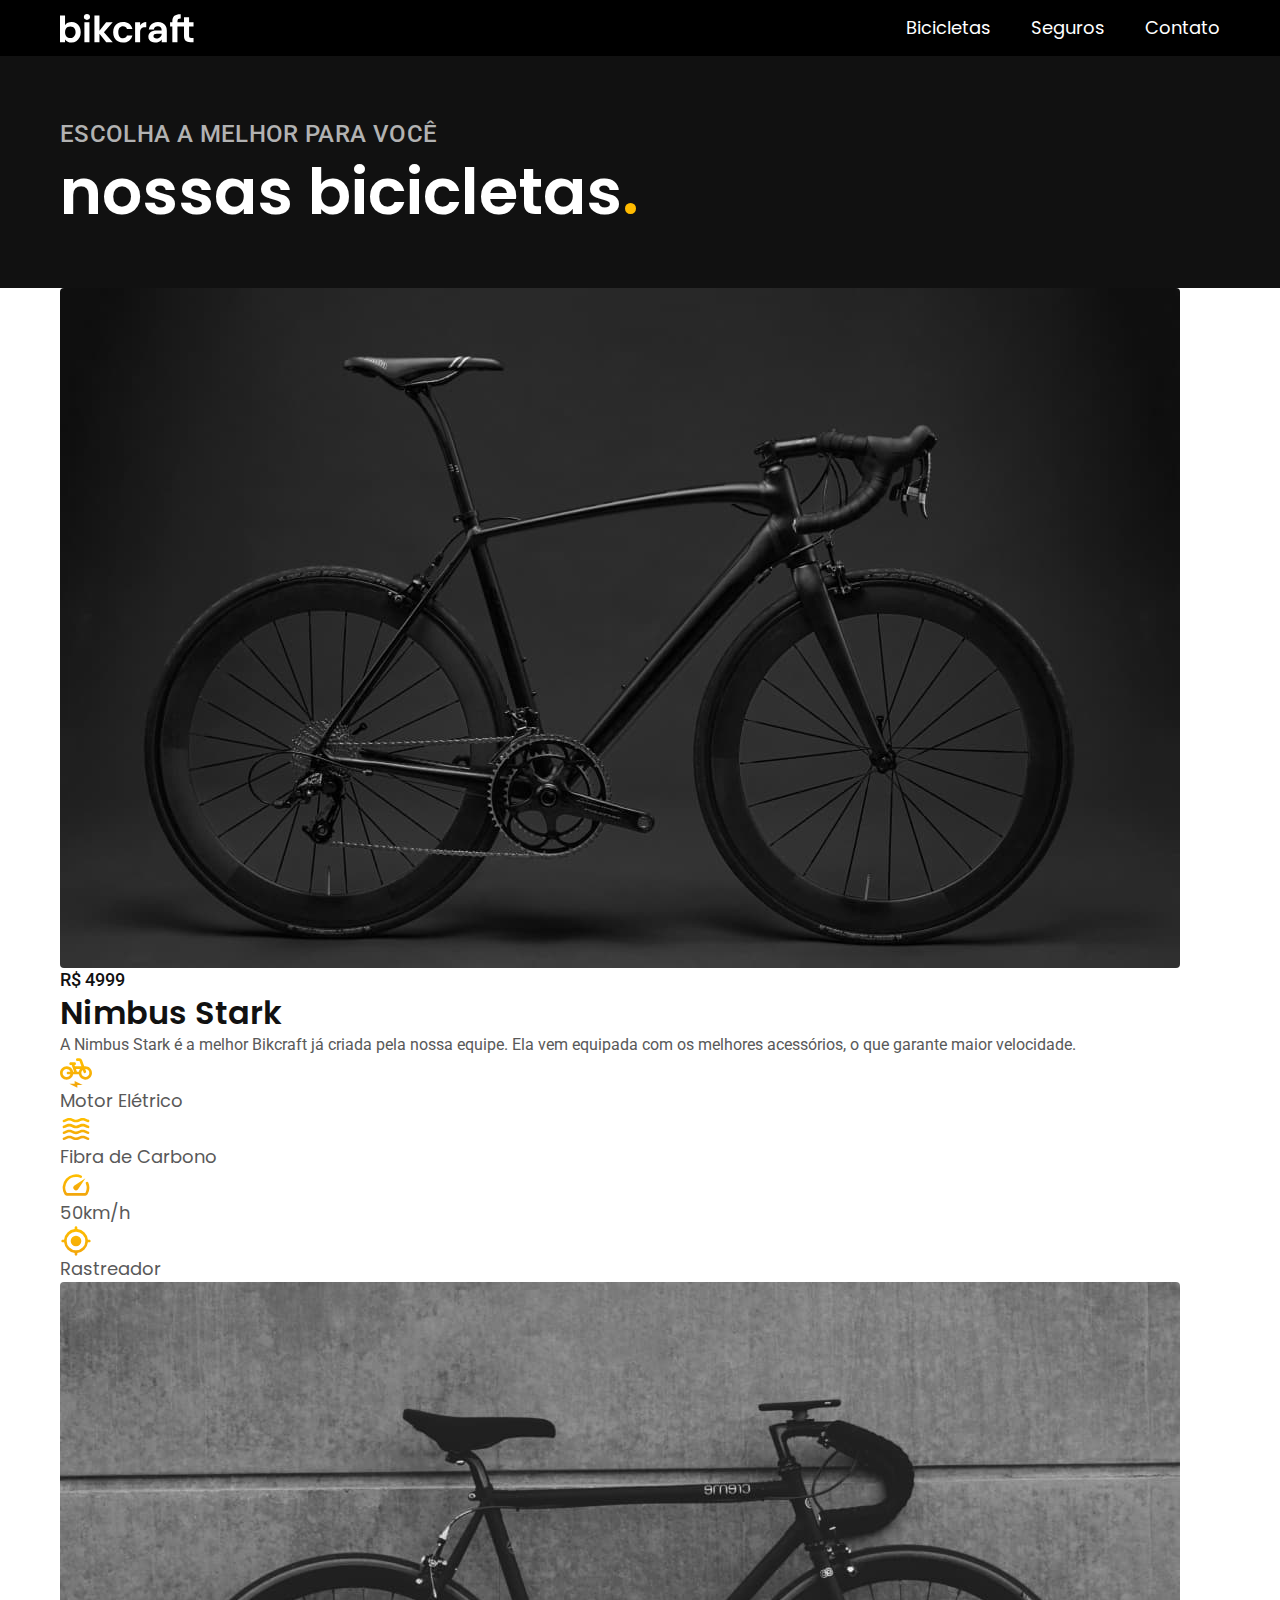
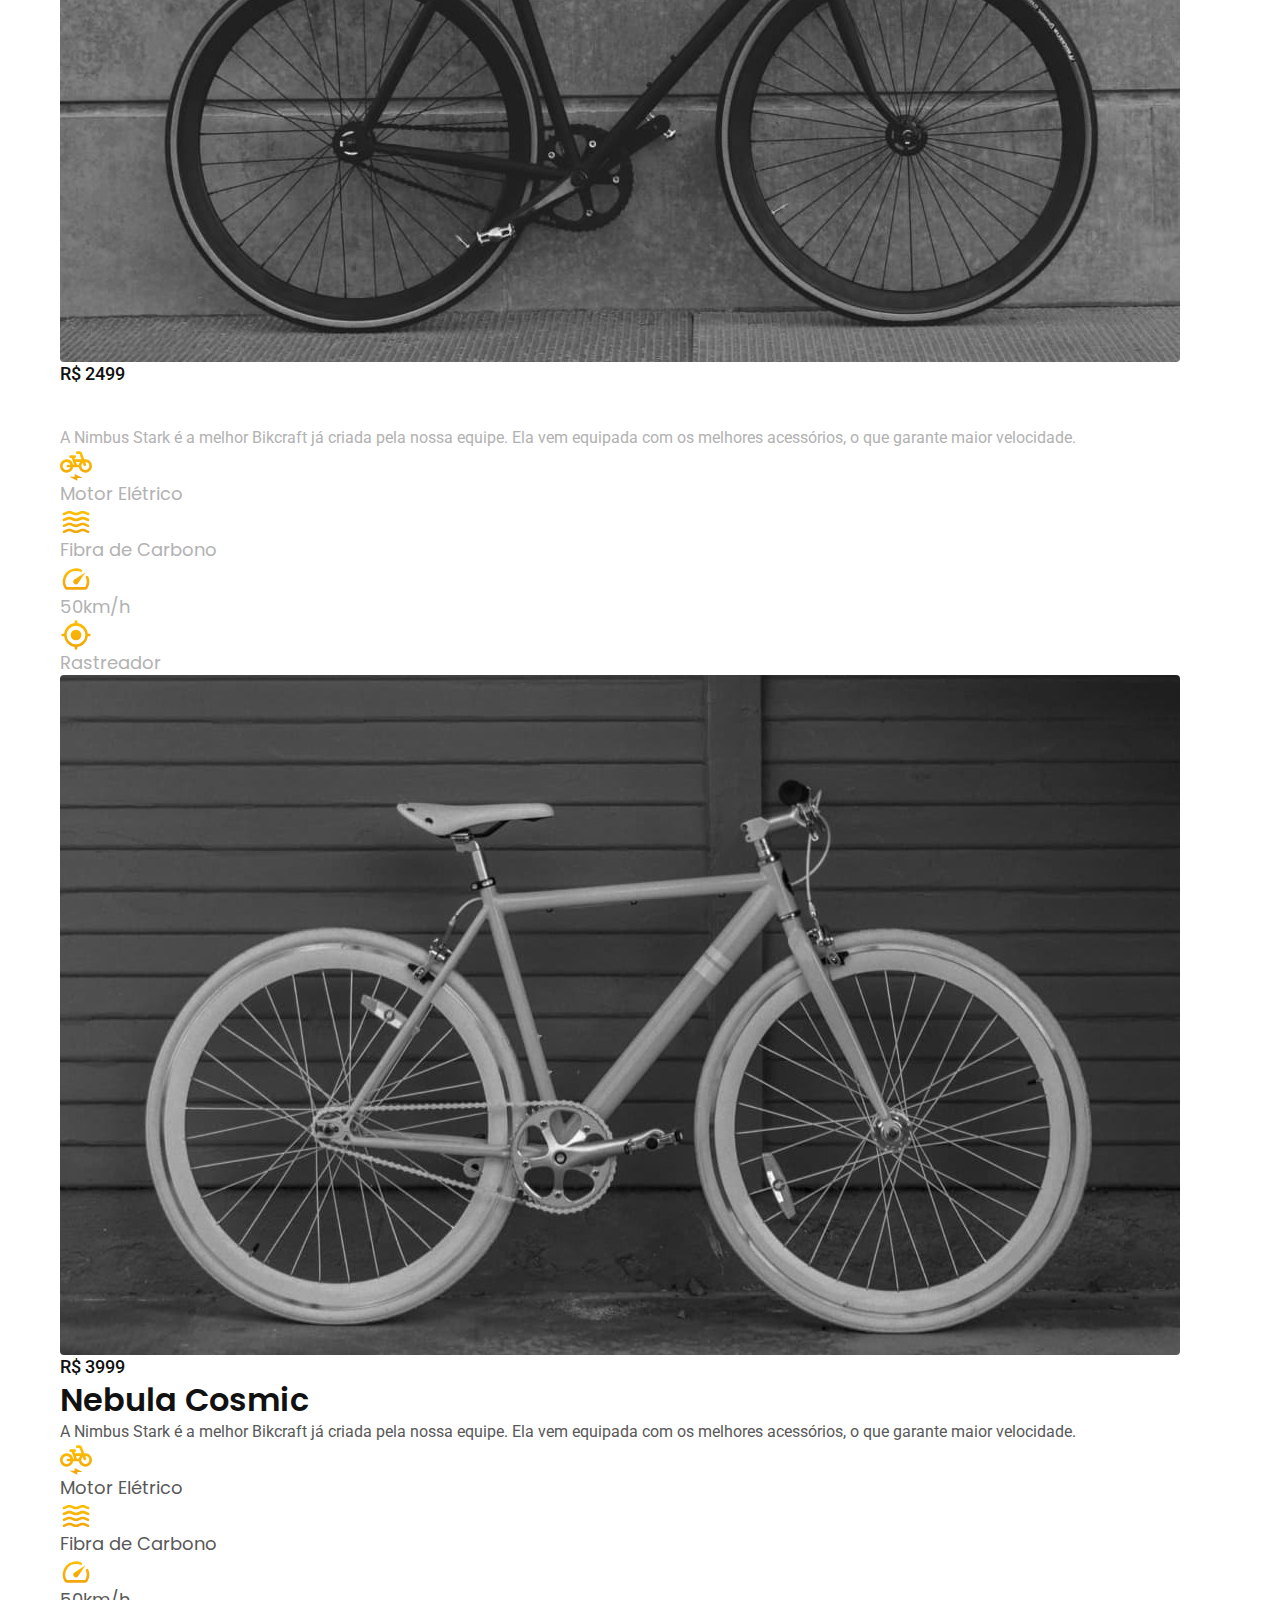
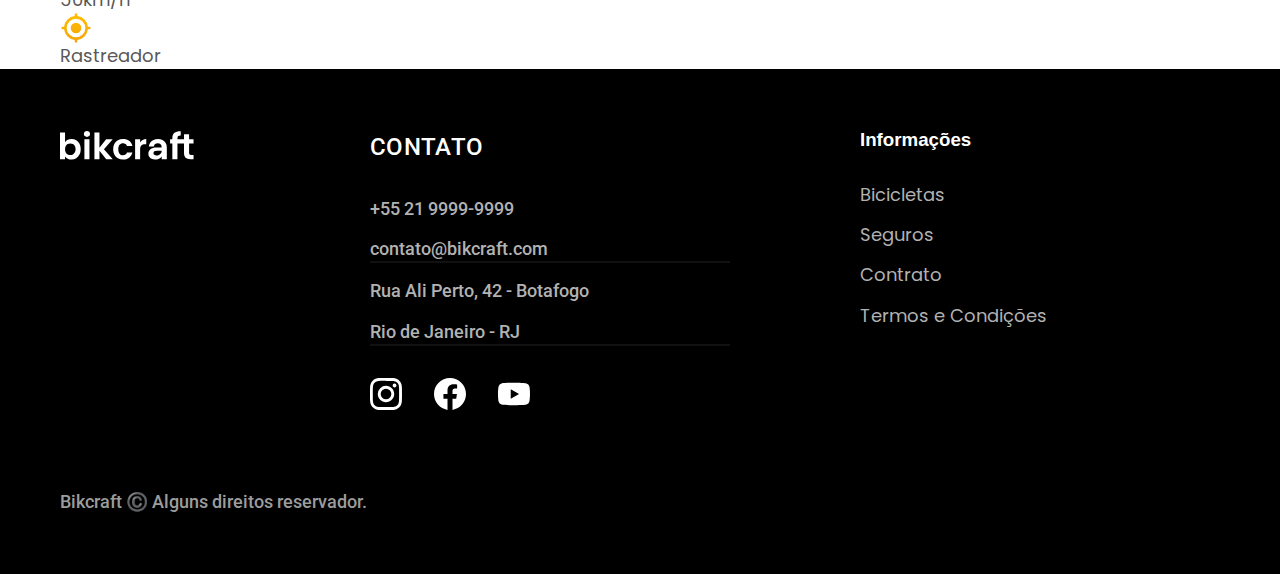
==== bicicletas.html @ 4f291506 "bicicletas-1" ====
<!DOCTYPE html>
<html lang="pt-br">

<head>
  <meta charset="UTF-8">
  <meta name="viewport" content="width=device-width, initial-scale=1.0">
  <title>Bicicletas | Bikcraft</title>
  <meta name="description" content="Termos e condições">

  <link rel="stylesheet" href="./css/style.css">

  <link rel="preconnect" href="https://fonts.googleapis.com">
  <link rel="preconnect" href="https://fonts.gstatic.com" crossorigin>
  <link href="https://fonts.googleapis.com/css2?family=Merriweather:ital,wght@1,900&family=Poppins:wght@400;600&family=Roboto:wght@400;500&display=swap" rel="stylesheet">
</head>

<body id="bicicletas">
  <header class="header-bg">
    <div class="header container">
      <a href="./"><img src="./img/bikcraft.svg" alt="Bikcraft">
      </a>
      <nav aria-label="primaria">
        <ul class="header-menu font-1-m cor-0">
          <li><a href="./bicicletas.html">Bicicletas</a></li>
          <li><a href="./seguros.html">Seguros</a></li>
          <li><a href="./contato.html">Contato</a></li>
        </ul>
      </nav>
    </div>
  </header>

  <main>
    <div class="titulo-bg">
      <div class="titulo container">
        <p class="font-2-l-b cor-5">Escolha a melhor para você</p>
        <h1 class="font-1-xxl cor-0">nossas bicicletas<span class="cor-p1">.</span></h1>
      </div>
    </div>

    <div class="bicicletas-bg">
      <div class="bicicletas container">
        <div class="bicicletas-imagem">
          <img src="./img/bicicletas/nimbus.jpg" alt="Bicicleta preta">
          <span class="font-2-m" cor-0>R$ 4999</span>
        </div>
        <div class="bicicletas-conteudo">
          <h2 class="font-1-xl">Nimbus Stark</h2>
          <p class="font-2-s cor-8"> A Nimbus Stark é a melhor Bikcraft já criada pela nossa equipe. Ela vem equipada com os melhores acessórios, o que garante maior velocidade.</p>
          <ul class="font-1-m cor-8">
            <li><img src="./img/icones/eletrica.svg" alt="">
              Motor Elétrico
            </li>
            <li><img src="./img/icones/carbono.svg" alt="">
              Fibra de Carbono
            </li>
            <li><img src="./img/icones/velocidade.svg" alt="">
              50km/h
            </li>
            <li><img src="./img/icones/rastreador.svg" alt="">
              Rastreador
            </li>
          </ul>
        </div>
      </div>
    </div>

    <div class="bicicletas-bg">
      <div class="bicicletas container">
        <div class="bicicletas-imagem">
          <img src="./img/bicicletas/magic.jpg" alt="Bicicleta preta">
          <span class="font-2-m" cor-0>R$ 2499</span>
        </div>
        <div class="bicicletas-conteudo">
          <h2 class="font-1-xl cor-0">Magic Might</h2>
          <p class="font-2-s cor-5"> A Nimbus Stark é a melhor Bikcraft já criada pela nossa equipe. Ela vem equipada com os melhores acessórios, o que garante maior velocidade.</p>
          <ul class="font-1-m cor-5">
            <li><img src="./img/icones/eletrica.svg" alt="">
              Motor Elétrico
            </li>
            <li><img src="./img/icones/carbono.svg" alt="">
              Fibra de Carbono
            </li>
            <li><img src="./img/icones/velocidade.svg" alt="">
              50km/h
            </li>
            <li><img src="./img/icones/rastreador.svg" alt="">
              Rastreador
            </li>
          </ul>
        </div>
      </div>
    </div>

    <div class="bicicletas-bg">
      <div class="bicicletas container">
        <div class="bicicletas-imagem">
          <img src="./img/bicicletas/nebula.jpg" alt="Bicicleta preta">
          <span class="font-2-m" cor-0>R$ 3999</span>
        </div>
        <div class="bicicletas-conteudo">
          <h2 class="font-1-xl">Nebula Cosmic</h2>
          <p class="font-2-s cor-8"> A Nimbus Stark é a melhor Bikcraft já criada pela nossa equipe. Ela vem equipada com os melhores acessórios, o que garante maior velocidade.</p>
          <ul class="font-1-m cor-8">
            <li><img src="./img/icones/eletrica.svg" alt="">
              Motor Elétrico
            </li>
            <li><img src="./img/icones/carbono.svg" alt="">
              Fibra de Carbono
            </li>
            <li><img src="./img/icones/velocidade.svg" alt="">
              50km/h
            </li>
            <li><img src="./img/icones/rastreador.svg" alt="">
              Rastreador
            </li>
          </ul>
        </div>
      </div>
    </div>

  </main>

  <footer class="footer-bg">
    <div class="footer container">
      <img src="./img/bikcraft.svg" alt="">
      <div class="footer-contato">
        <h3 class="font-2-l-b cor-0">Contato</h3>
        <ul class="font-2-m cor-5">
          <li><a href="tel:+552199999999">+55 21 9999-9999</a></li>
          <li><a href="mailto:contato@bikcraft.com">contato@bikcraft.com</a></li>
          <li>Rua Ali Perto, 42 - Botafogo</li>
          <li>Rio de Janeiro - RJ</li>
        </ul>
        <div class="footer-redes">
          <a href="./">
            <img src="./img/redes/instagram.svg" alt="Instagram">
          </a>
          <a href="./">
            <img src="./img/redes/facebook.svg" alt="Facebook">
          </a>
          <a href="./">
            <img src="./img/redes/youtube.svg" alt="Youtube">
          </a>
        </div>
      </div>
      <div class="footer-informacoes">
        <h3 class="font-2-1-b cor-0">Informações</h3>
        <nav>
          <ul class="font-1-m cor-5">
            <li><a href="./bicicletas.html">Bicicletas</a></li>
            <li><a href="./seguros.html">Seguros</a></li>
            <li><a href="./contrato.html">Contrato</a></li>
            <li><a href="./termos.html">Termos e Condições</a></li>
          </ul>
        </nav>
      </div>
      <p class="footer-copy font-2-m cor-6">Bikcraft ©️ Alguns direitos reservador.</p>
    </div>
  </footer>
</body>
---- css/style.css ----
@import "./global/header.css";
@import "./utilidades/tipografia.css";
@import "./utilidades/cores.css";

@import "./global/global.css";
@import "./global/footer.css";

/* Utilidades */
@import "./utilidades/componentes.css";

/* Home */
@import "./home/introducao.css";
@import "./home/tecnologia.css";
@import "./home/parceiros.css";
@import "./home/depoimento.css";

/* Bicicletas */
@import "./bicicletas/bicicletas-lista.css";
@import "./bicicletas/bicicletas.css";

/* Seguros */
@import "./Seguros/Seguros.css";

/* Termos */
@import "./termos/termos.css";
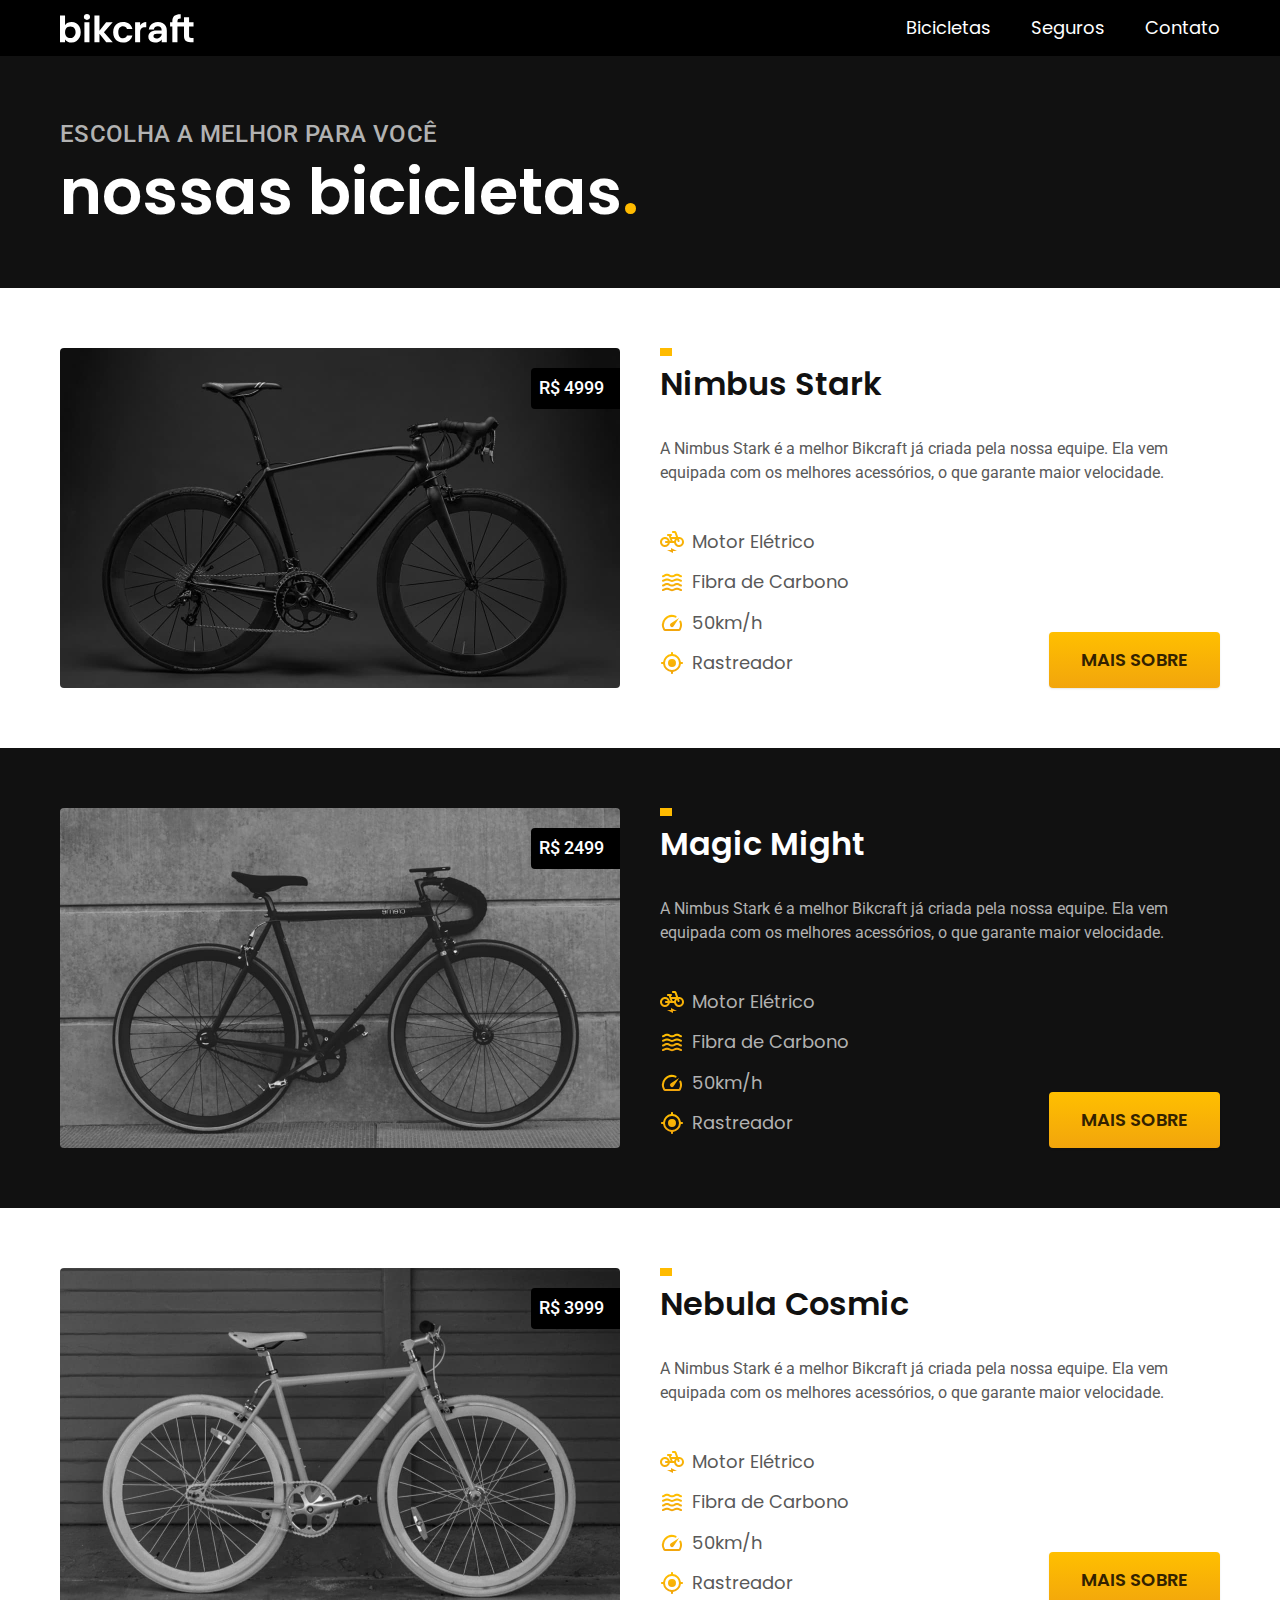
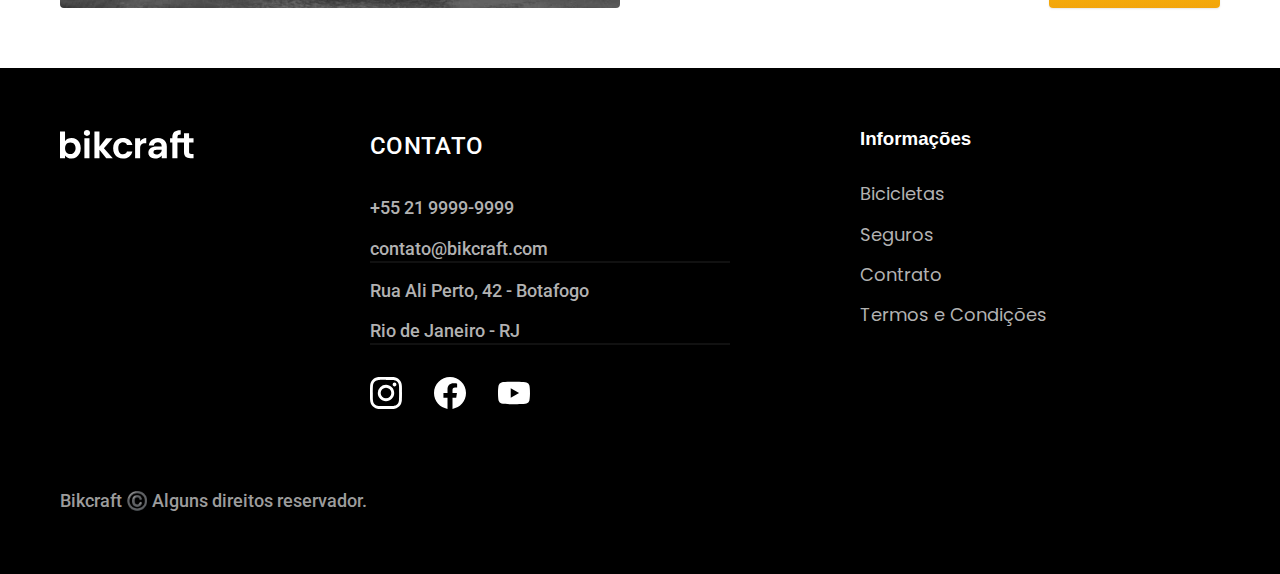
==== commit fa4cb758: "bicicletas-2" ====
--- a/bicicletas.html
+++ b/bicicletas.html
@@ -37,30 +37,29 @@
       </div>
     </div>
 
-    <div class="bicicletas-bg">
-      <div class="bicicletas container">
-        <div class="bicicletas-imagem">
-          <img src="./img/bicicletas/nimbus.jpg" alt="Bicicleta preta">
-          <span class="font-2-m" cor-0>R$ 4999</span>
-        </div>
-        <div class="bicicletas-conteudo">
-          <h2 class="font-1-xl">Nimbus Stark</h2>
-          <p class="font-2-s cor-8"> A Nimbus Stark é a melhor Bikcraft já criada pela nossa equipe. Ela vem equipada com os melhores acessórios, o que garante maior velocidade.</p>
-          <ul class="font-1-m cor-8">
-            <li><img src="./img/icones/eletrica.svg" alt="">
-              Motor Elétrico
-            </li>
-            <li><img src="./img/icones/carbono.svg" alt="">
-              Fibra de Carbono
-            </li>
-            <li><img src="./img/icones/velocidade.svg" alt="">
-              50km/h
-            </li>
-            <li><img src="./img/icones/rastreador.svg" alt="">
-              Rastreador
-            </li>
-          </ul>
-        </div>
+    <div class="bicicletas container">
+      <div class="bicicletas-imagem">
+        <img src="./img/bicicletas/nimbus.jpg" alt="Bicicleta preta">
+        <span class="font-2-m" cor-0>R$ 4999</span>
+      </div>
+      <div class="bicicletas-conteudo">
+        <h2 class="font-1-xl">Nimbus Stark</h2>
+        <p class="font-2-s cor-8"> A Nimbus Stark é a melhor Bikcraft já criada pela nossa equipe. Ela vem equipada com os melhores acessórios, o que garante maior velocidade.</p>
+        <ul class="font-1-m cor-8">
+          <li><img src="./img/icones/eletrica.svg" alt="">
+            Motor Elétrico
+          </li>
+          <li><img src="./img/icones/carbono.svg" alt="">
+            Fibra de Carbono
+          </li>
+          <li><img src="./img/icones/velocidade.svg" alt="">
+            50km/h
+          </li>
+          <li><img src="./img/icones/rastreador.svg" alt="">
+            Rastreador
+          </li>
+        </ul>
+        <a class="botao seta" href="/bicicletas/nimbus.html">Mais sobre</a>
       </div>
     </div>
 
@@ -87,34 +86,34 @@
               Rastreador
             </li>
           </ul>
+          <a class="botao seta" href="/bicicletas/magic.html">Mais sobre</a>
         </div>
       </div>
     </div>
 
-    <div class="bicicletas-bg">
-      <div class="bicicletas container">
-        <div class="bicicletas-imagem">
-          <img src="./img/bicicletas/nebula.jpg" alt="Bicicleta preta">
-          <span class="font-2-m" cor-0>R$ 3999</span>
-        </div>
-        <div class="bicicletas-conteudo">
-          <h2 class="font-1-xl">Nebula Cosmic</h2>
-          <p class="font-2-s cor-8"> A Nimbus Stark é a melhor Bikcraft já criada pela nossa equipe. Ela vem equipada com os melhores acessórios, o que garante maior velocidade.</p>
-          <ul class="font-1-m cor-8">
-            <li><img src="./img/icones/eletrica.svg" alt="">
-              Motor Elétrico
-            </li>
-            <li><img src="./img/icones/carbono.svg" alt="">
-              Fibra de Carbono
-            </li>
-            <li><img src="./img/icones/velocidade.svg" alt="">
-              50km/h
-            </li>
-            <li><img src="./img/icones/rastreador.svg" alt="">
-              Rastreador
-            </li>
-          </ul>
-        </div>
+    <div class="bicicletas container">
+      <div class="bicicletas-imagem">
+        <img src="./img/bicicletas/nebula.jpg" alt="Bicicleta preta">
+        <span class="font-2-m" cor-0>R$ 3999</span>
+      </div>
+      <div class="bicicletas-conteudo">
+        <h2 class="font-1-xl">Nebula Cosmic</h2>
+        <p class="font-2-s cor-8"> A Nimbus Stark é a melhor Bikcraft já criada pela nossa equipe. Ela vem equipada com os melhores acessórios, o que garante maior velocidade.</p>
+        <ul class="font-1-m cor-8">
+          <li><img src="./img/icones/eletrica.svg" alt="">
+            Motor Elétrico
+          </li>
+          <li><img src="./img/icones/carbono.svg" alt="">
+            Fibra de Carbono
+          </li>
+          <li><img src="./img/icones/velocidade.svg" alt="">
+            50km/h
+          </li>
+          <li><img src="./img/icones/rastreador.svg" alt="">
+            Rastreador
+          </li>
+        </ul>
+        <a class="botao seta" href="/bicicletas/nebula.html">Mais sobre</a>
       </div>
     </div>
 
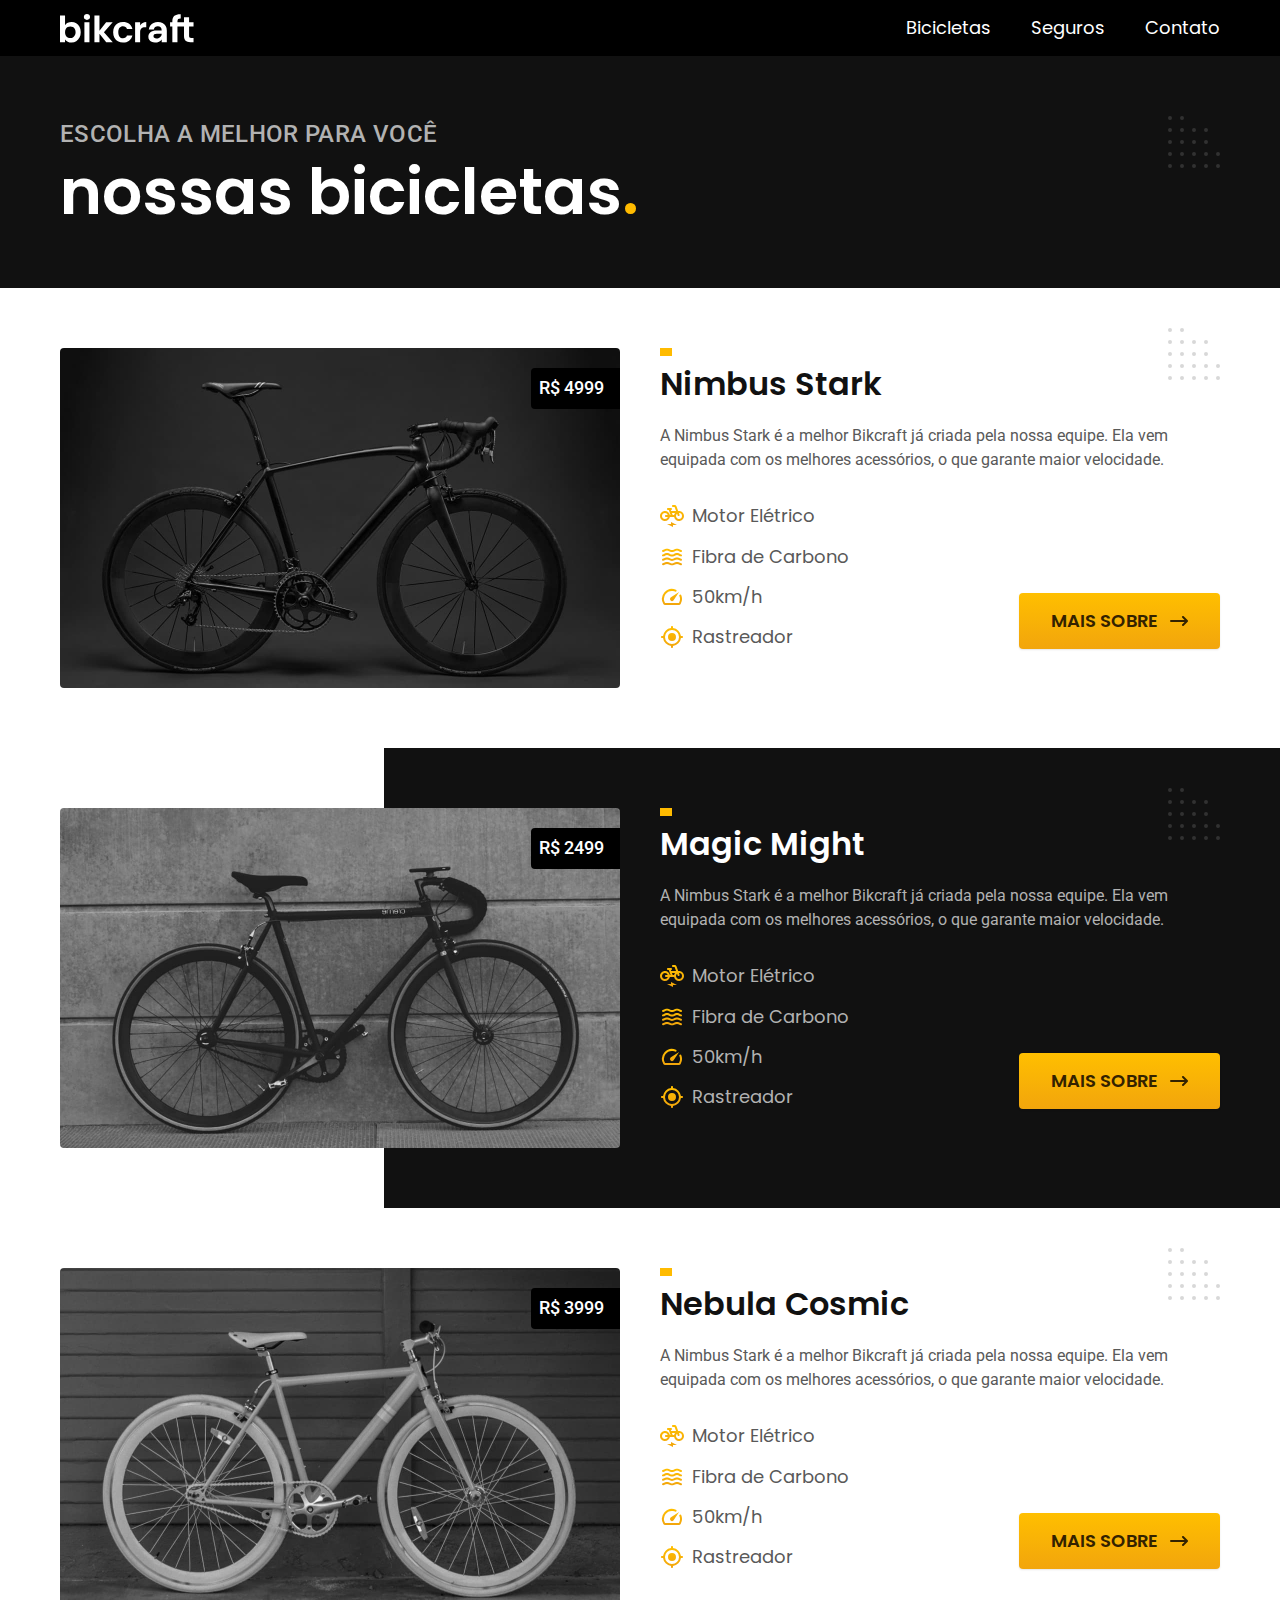
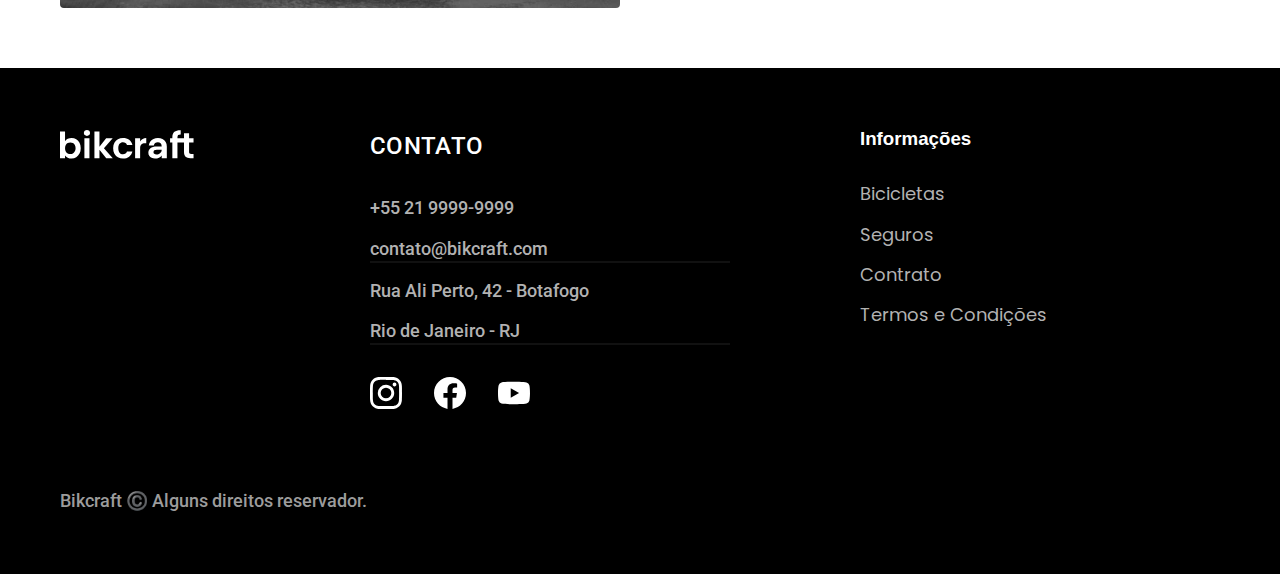
==== commit 1d4cf13a: "otimizacoes" ====
--- a/bicicletas.html
+++ b/bicicletas.html
@@ -7,6 +7,7 @@
   <title>Bicicletas | Bikcraft</title>
   <meta name="description" content="Termos e condições">
 
+  <link rel="preload" href="./css/style.css" as="style">
   <link rel="stylesheet" href="./css/style.css">
 
   <link rel="preconnect" href="https://fonts.googleapis.com">
--- a/css/style.css
+++ b/css/style.css
@@ -7,6 +7,7 @@
 
 /* Utilidades */
 @import "./utilidades/componentes.css";
+@import "./utilidades/formulario.css";
 
 /* Home */
 @import "./home/introducao.css";
@@ -18,8 +19,21 @@
 @import "./bicicletas/bicicletas-lista.css";
 @import "./bicicletas/bicicletas.css";
 
+/* Bicicleta */
+@import "./bicicleta/bicicleta.css";
+@import "./bicicleta/seguro.css";
+
 /* Seguros */
-@import "./Seguros/Seguros.css";
+@import "./Seguros/seguros.css";
+@import "./Seguros/vantagens.css";
+@import "./Seguros/perguntas.css";
+
+/* Contato */
+@import "./contato/contato.css";
+@import "./contato/lojas.css";
+
+/* Orçamento */
+@import "./orcamento/orcamento.css";
 
 /* Termos */
 @import "./termos/termos.css";
--- a/css/style.css
+++ b/css/style.css
@@ -7,6 +7,7 @@
 
 /* Utilidades */
 @import "./utilidades/componentes.css";
+@import "./utilidades/formulario.css";
 
 /* Home */
 @import "./home/introducao.css";
@@ -18,8 +19,21 @@
 @import "./bicicletas/bicicletas-lista.css";
 @import "./bicicletas/bicicletas.css";
 
+/* Bicicleta */
+@import "./bicicleta/bicicleta.css";
+@import "./bicicleta/seguro.css";
+
 /* Seguros */
-@import "./Seguros/Seguros.css";
+@import "./Seguros/seguros.css";
+@import "./Seguros/vantagens.css";
+@import "./Seguros/perguntas.css";
+
+/* Contato */
+@import "./contato/contato.css";
+@import "./contato/lojas.css";
+
+/* Orçamento */
+@import "./orcamento/orcamento.css";
 
 /* Termos */
 @import "./termos/termos.css";
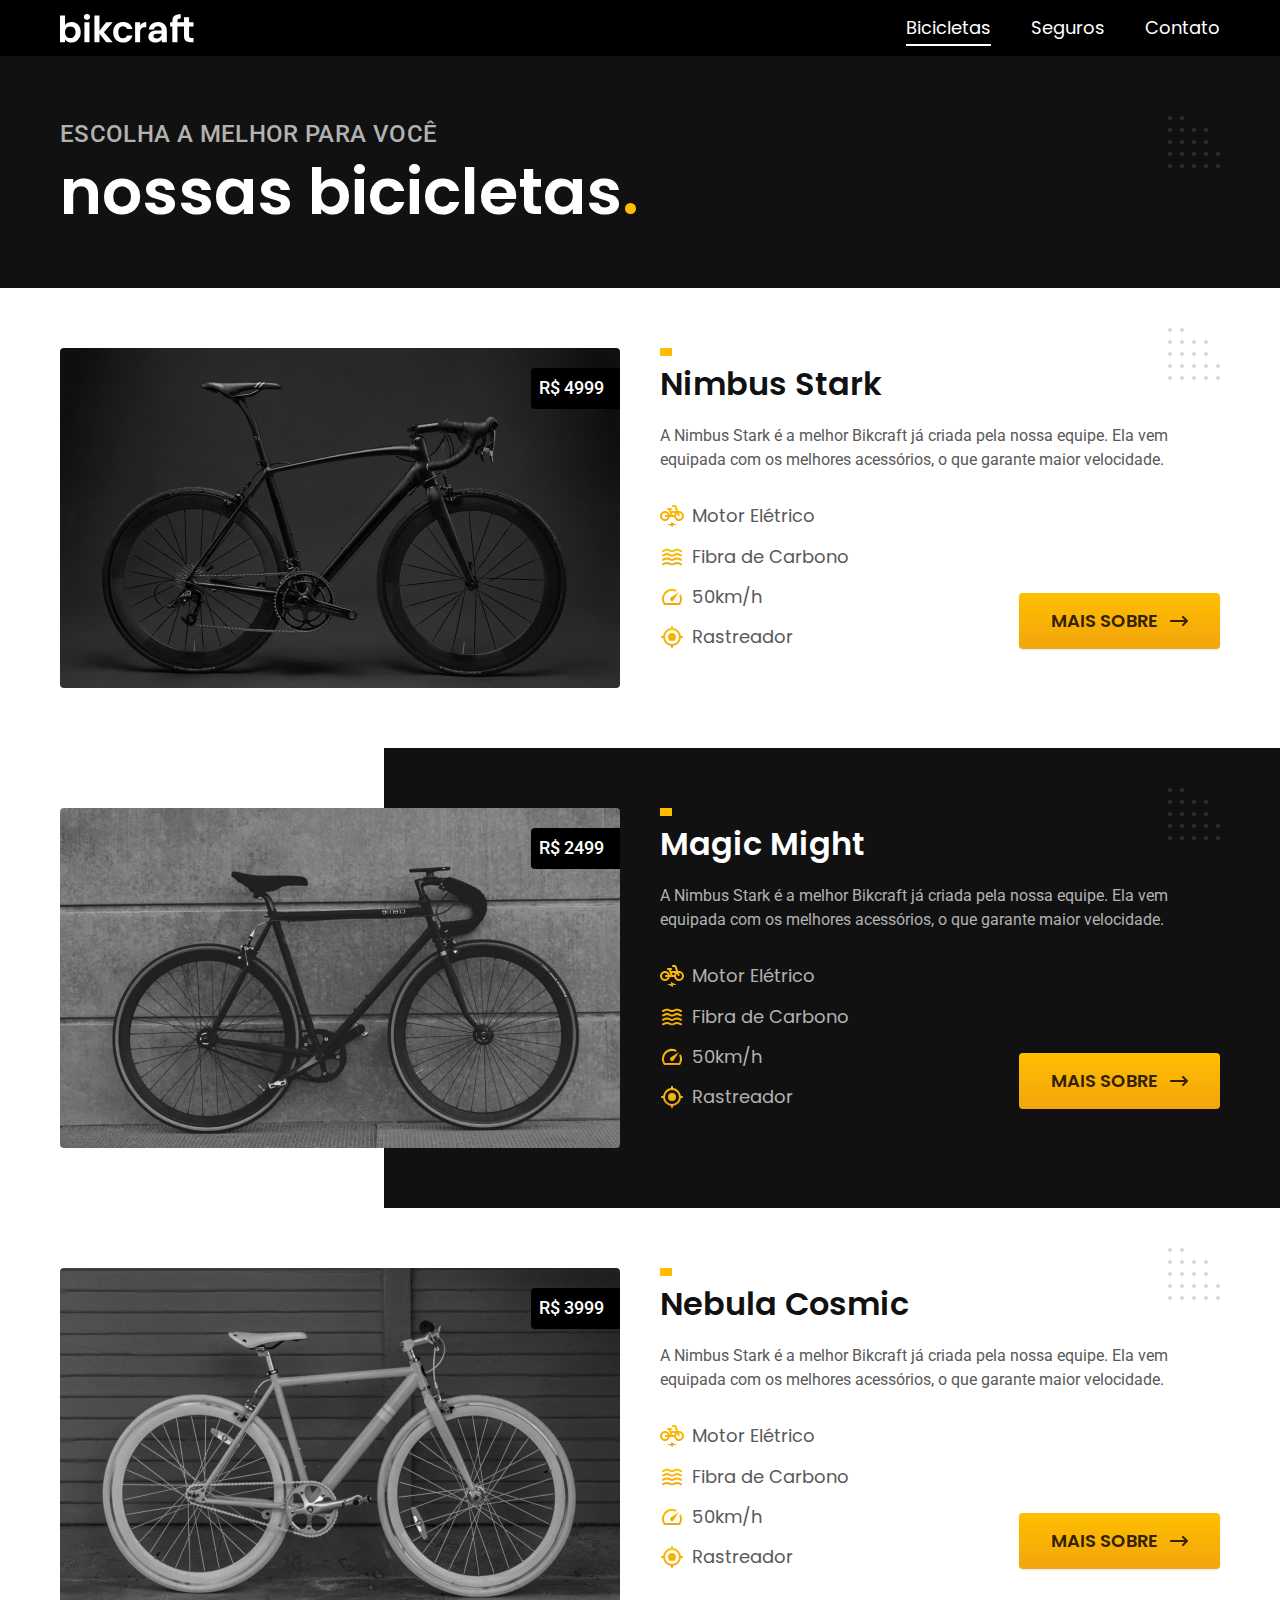
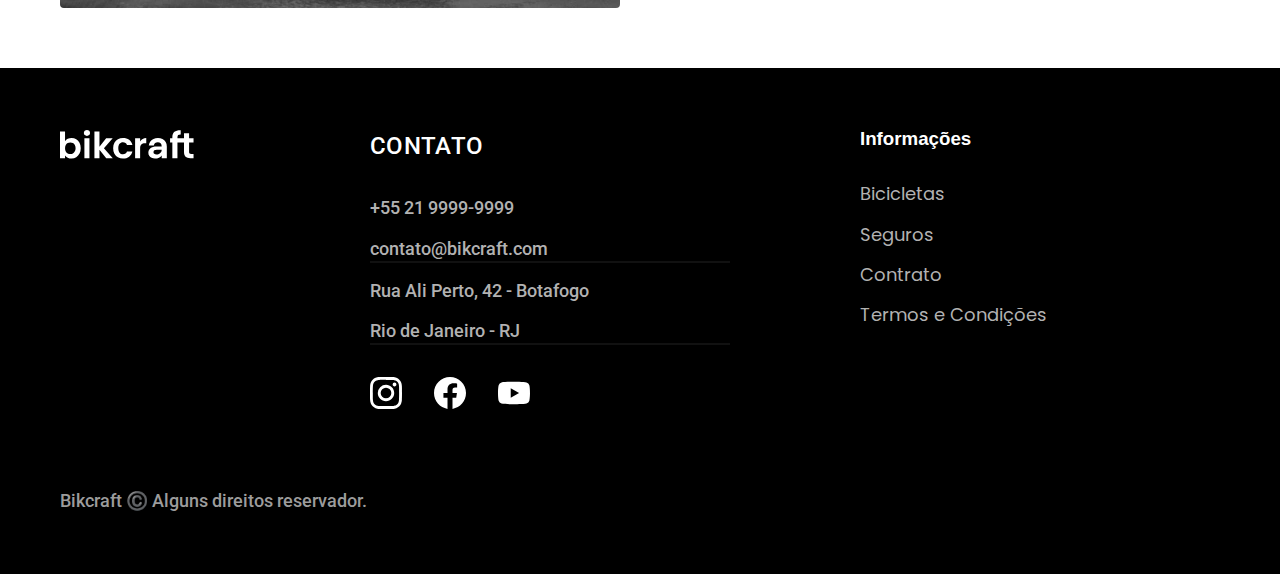
==== commit a314916c: "menu ativo" ====
--- a/bicicletas.html
+++ b/bicicletas.html
@@ -157,4 +157,5 @@
       <p class="footer-copy font-2-m cor-6">Bikcraft ©️ Alguns direitos reservador.</p>
     </div>
   </footer>
+  <script src="./js/script.js"></script>
 </body>